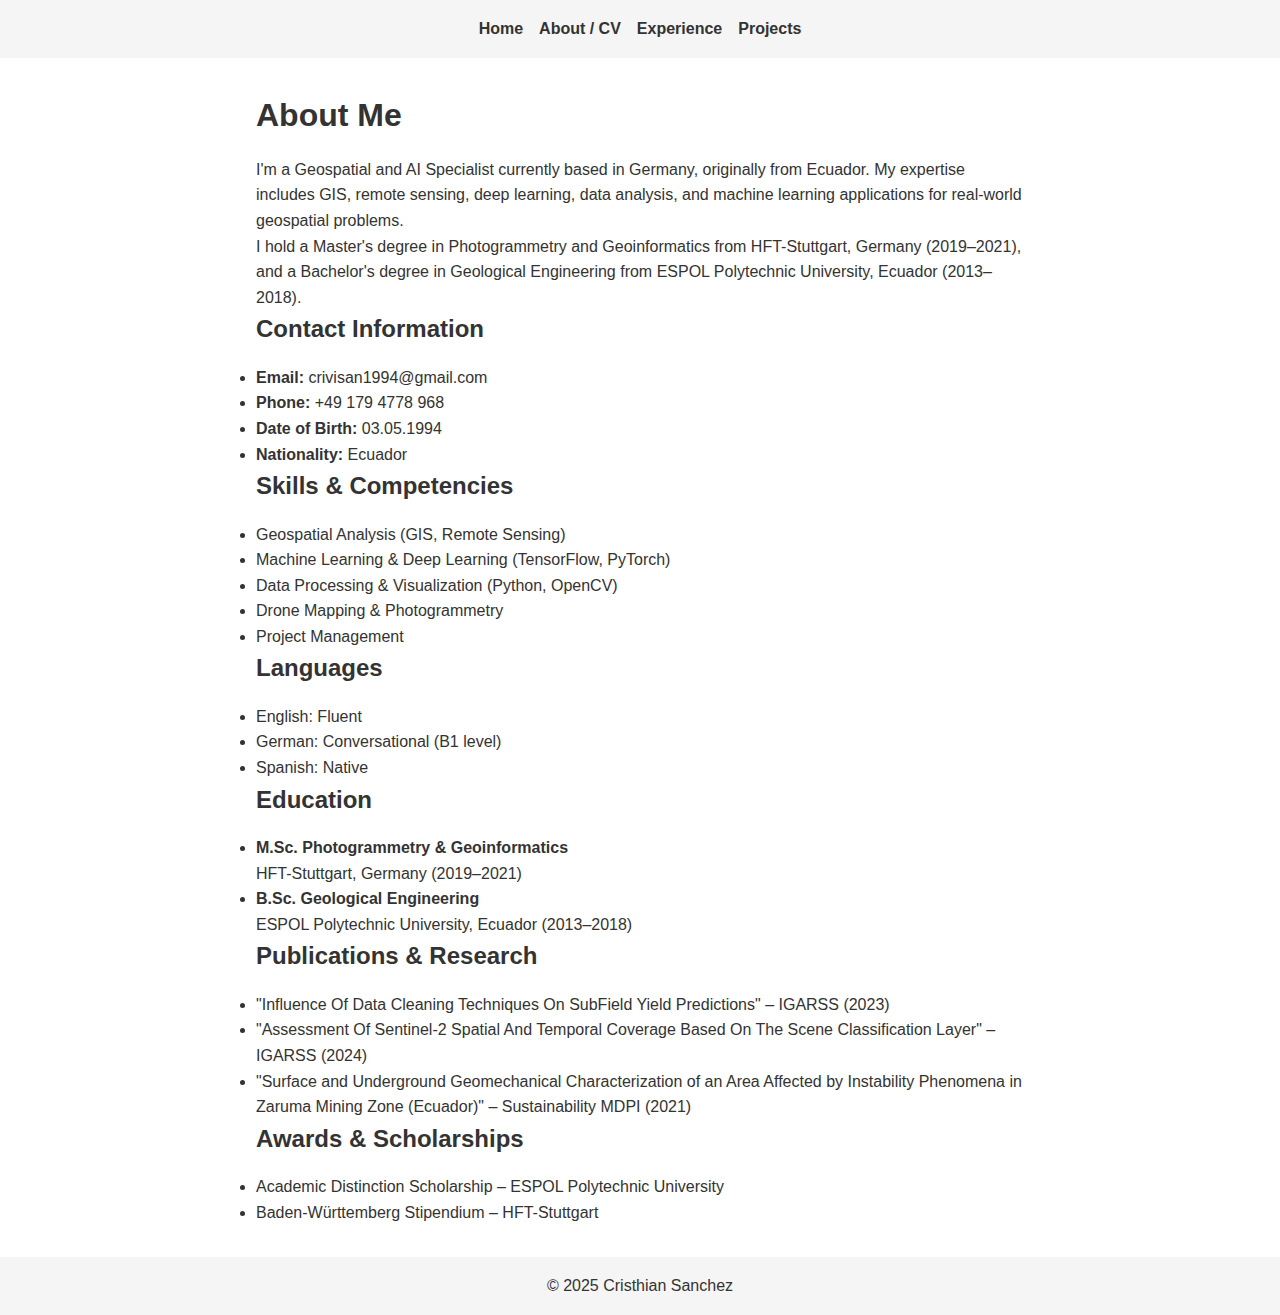
==== about.html @ 4d4f9076 "initial commit" ====
<!DOCTYPE html>
<html lang="en">
<head>
  <meta charset="UTF-8" />
  <title>About - Cristhian Sanchez</title>
  <link rel="stylesheet" href="style.css" />
</head>
<body>
  <header>
    <nav>
      <ul>
        <li><a href="index.html">Home</a></li>
        <li><a href="about.html">About / CV</a></li>
        <li><a href="experience.html">Experience</a></li>
        <li><a href="projects.html">Projects</a></li>
      </ul>
    </nav>
  </header>

  <main>
    <section class="about-me">
      <h1>About Me</h1>
      <p>
        I'm a Geospatial and AI Specialist currently based in Germany, originally from Ecuador.
        My expertise includes GIS, remote sensing, deep learning, data analysis, and machine 
        learning applications for real-world geospatial problems.
      </p>
      <p>
        I hold a Master's degree in Photogrammetry and Geoinformatics from HFT-Stuttgart, Germany 
        (2019–2021), and a Bachelor's degree in Geological Engineering from ESPOL Polytechnic University, 
        Ecuador (2013–2018).
      </p>
    </section>

    <section class="contact-info">
      <h2>Contact Information</h2>
      <ul>
        <li><strong>Email:</strong> crivisan1994@gmail.com</li>
        <li><strong>Phone:</strong> +49 179 4778 968</li>
        <li><strong>Date of Birth:</strong> 03.05.1994</li>
        <li><strong>Nationality:</strong> Ecuador</li>
      </ul>
    </section>

    <section class="skills-languages">
      <h2>Skills & Competencies</h2>
      <ul>
        <li>Geospatial Analysis (GIS, Remote Sensing)</li>
        <li>Machine Learning & Deep Learning (TensorFlow, PyTorch)</li>
        <li>Data Processing & Visualization (Python, OpenCV)</li>
        <li>Drone Mapping & Photogrammetry</li>
        <li>Project Management</li>
      </ul>

      <h2>Languages</h2>
      <ul>
        <li>English: Fluent</li>
        <li>German: Conversational (B1 level)</li>
        <li>Spanish: Native</li>
      </ul>
    </section>

    <section class="education">
      <h2>Education</h2>
      <ul>
        <li><strong>M.Sc. Photogrammetry & Geoinformatics</strong><br />
            HFT-Stuttgart, Germany (2019–2021)
        </li>
        <li><strong>B.Sc. Geological Engineering</strong><br />
            ESPOL Polytechnic University, Ecuador (2013–2018)
        </li>
      </ul>
    </section>

    <section class="publications">
      <h2>Publications & Research</h2>
      <ul>
        <li>
          "Influence Of Data Cleaning Techniques On SubField Yield Predictions" – IGARSS (2023)
        </li>
        <li>
          "Assessment Of Sentinel-2 Spatial And Temporal Coverage Based On The Scene Classification Layer" – IGARSS (2024)
        </li>
        <li>
          "Surface and Underground Geomechanical Characterization of an Area Affected by Instability Phenomena in Zaruma Mining Zone (Ecuador)" – Sustainability MDPI (2021)
        </li>
      </ul>
    </section>

    <section class="awards">
      <h2>Awards & Scholarships</h2>
      <ul>
        <li>Academic Distinction Scholarship – ESPOL Polytechnic University</li>
        <li>Baden-Württemberg Stipendium – HFT-Stuttgart</li>
      </ul>
    </section>
  </main>

  <footer>
    <p>&copy; 2025 Cristhian Sanchez</p>
  </footer>
</body>
</html>
---- style.css ----
/* Reset and base styling */
* {
    margin: 0;
    padding: 0;
    box-sizing: border-box;
  }
  
  body {
    font-family: Arial, sans-serif;
    background-color: #fff;
    color: #333;
    line-height: 1.6;
  }
  
  header nav ul {
    list-style-type: none;
    display: flex;
    gap: 1rem;
    background-color: #f5f5f5;
    padding: 1rem;
    justify-content: center;
  }
  
  header nav ul li a {
    text-decoration: none;
    font-weight: bold;
    color: #333;
  }
  
  header nav ul li a:hover {
    text-decoration: underline;
  }
  
  main {
    max-width: 800px;
    margin: 2rem auto;
    padding: 0 1rem;
  }
  
  h1, h2, h3 {
    margin-bottom: 1rem;
  }
  
  .hero {
    text-align: center;
    padding: 3rem 1rem;
    background-color: #e8e8e8;
  }
  
  .subtitle {
    font-size: 1.2rem;
    margin-top: 0.5rem;
    color: #555;
  }
  
  footer {
    background-color: #f5f5f5;
    text-align: center;
    padding: 1rem;
    margin-top: 2rem;
  }
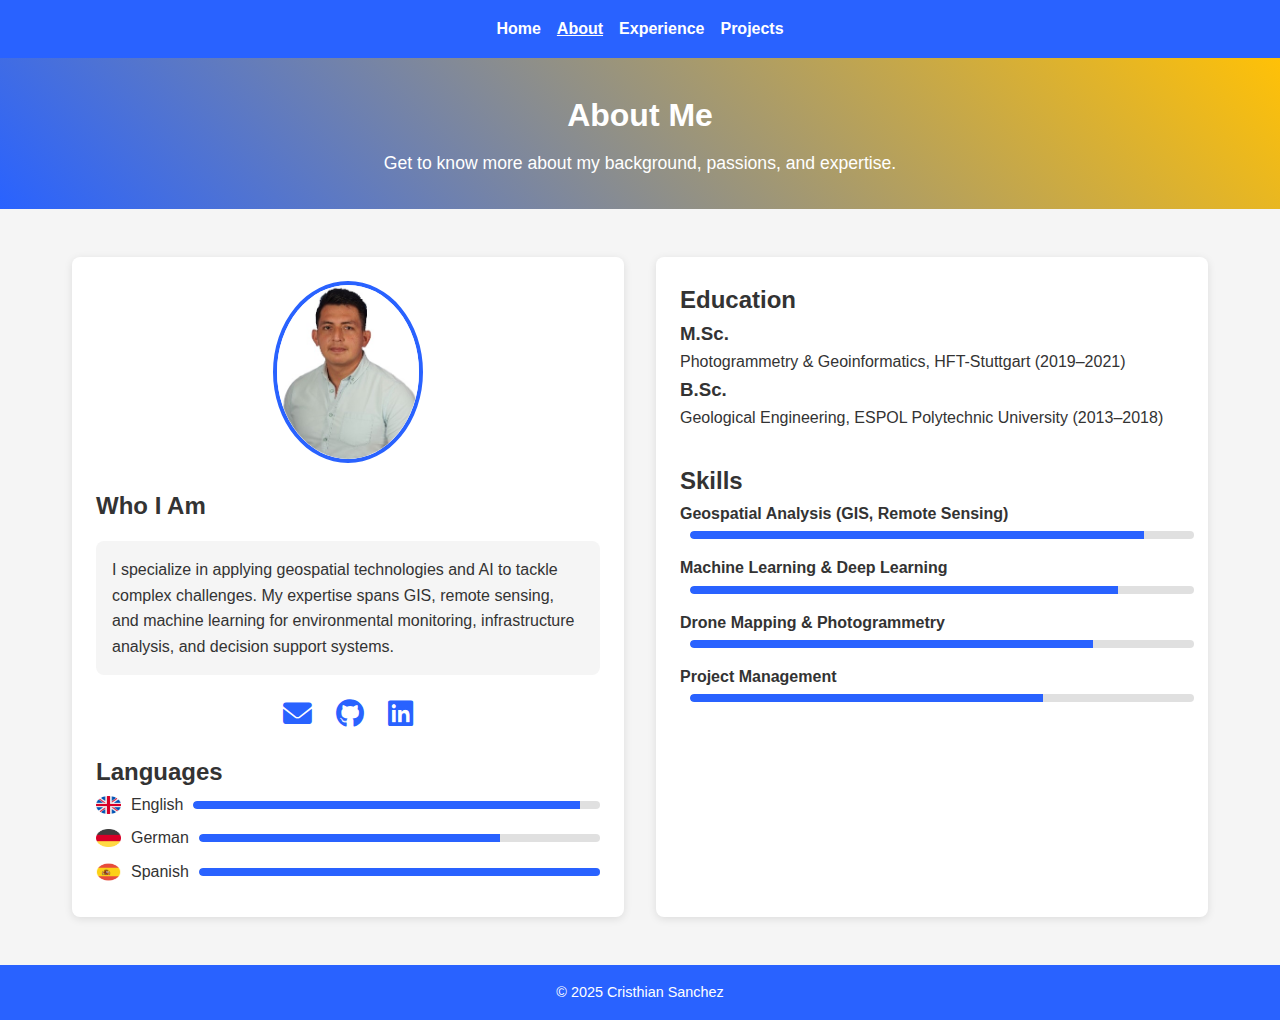
==== commit eaf800f2: "first prototype" ====
--- a/about.html
+++ b/about.html
@@ -2,98 +2,177 @@
 <html lang="en">
 <head>
   <meta charset="UTF-8" />
-  <title>About - Cristhian Sanchez</title>
+  <title>About Me - Cristhian Sanchez</title>
   <link rel="stylesheet" href="style.css" />
+  <link rel="stylesheet" href="https://cdnjs.cloudflare.com/ajax/libs/font-awesome/6.0.0/css/all.min.css" />
+  <style>
+    .about-container {
+      display: flex;
+      flex-wrap: wrap;
+      max-width: 1200px;
+      margin: 2rem auto;
+      padding: 0 1rem;
+    }
+    .about-left, .about-right {
+      flex: 1;
+      min-width: 320px;
+      margin: 1rem;
+      background-color: #fff;
+      padding: 1.5rem;
+      border-radius: 8px;
+      box-shadow: 0 2px 8px rgba(0,0,0,0.1);
+    }
+    .info-card {
+      display: flex;
+      align-items: center;
+      padding: 1rem;
+      margin: 1rem 0;
+      border-radius: 8px;
+      background: #f5f5f5;
+    }
+    .info-card i {
+      font-size: 1.5rem;
+      color: #2962FF;
+      margin-right: 10px;
+    }
+    .social-icons {
+      display: flex;
+      justify-content: center;
+      gap: 1.5rem;
+      margin-top: 1rem;
+    }
+    .social-icons a {
+      color: #2962FF;
+      font-size: 1.8rem;
+      transition: transform 0.2s;
+    }
+    .social-icons a:hover {
+      transform: scale(1.1);
+      color: #FFC107;
+    }
+    .languages-section {
+      margin-top: 1rem;
+    }
+    .language-item {
+      display: flex;
+      align-items: center;
+      margin-bottom: 0.5rem;
+    }
+    .language-flag {
+      width: 25px;
+      height: 18px;
+      margin-right: 10px;
+    }
+    .bar {
+      flex: 1;
+      background-color: #e0e0e0;
+      border-radius: 4px;
+      height: 8px;
+      margin-left: 10px;
+      overflow: hidden;
+    }
+    .progress {
+      background-color: #2962FF;
+      height: 8px;
+      border-radius: 4px 0 0 4px;
+    }
+  </style>
 </head>
 <body>
   <header>
     <nav>
       <ul>
         <li><a href="index.html">Home</a></li>
-        <li><a href="about.html">About / CV</a></li>
+        <li><a href="about.html" class="active">About</a></li>
         <li><a href="experience.html">Experience</a></li>
         <li><a href="projects.html">Projects</a></li>
       </ul>
     </nav>
   </header>
 
-  <main>
-    <section class="about-me">
+  <section class="mini-hero">
+    <div class="mini-hero-content">
       <h1>About Me</h1>
-      <p>
-        I'm a Geospatial and AI Specialist currently based in Germany, originally from Ecuador.
-        My expertise includes GIS, remote sensing, deep learning, data analysis, and machine 
-        learning applications for real-world geospatial problems.
-      </p>
-      <p>
-        I hold a Master's degree in Photogrammetry and Geoinformatics from HFT-Stuttgart, Germany 
-        (2019–2021), and a Bachelor's degree in Geological Engineering from ESPOL Polytechnic University, 
-        Ecuador (2013–2018).
-      </p>
-    </section>
+      <p>Get to know more about my background, passions, and expertise.</p>
+    </div>
+  </section>
 
-    <section class="contact-info">
-      <h2>Contact Information</h2>
-      <ul>
-        <li><strong>Email:</strong> crivisan1994@gmail.com</li>
-        <li><strong>Phone:</strong> +49 179 4778 968</li>
-        <li><strong>Date of Birth:</strong> 03.05.1994</li>
-        <li><strong>Nationality:</strong> Ecuador</li>
-      </ul>
-    </section>
+  <main class="about-container">
+    <div class="about-left">
+      <div class="profile-photo">
+        <img src="images/profile.jpg" alt="Cristhian Sanchez" />
+      </div>
+      
+      <section class="bio">
+        <h2>Who I Am</h2>
+        <div class="info-card">
+          <p>
+            I specialize in applying geospatial technologies and AI to tackle complex challenges. My expertise spans GIS, remote sensing, and machine learning for environmental monitoring, infrastructure analysis, and decision support systems.
+          </p>
+        </div>
+      </section>
 
-    <section class="skills-languages">
-      <h2>Skills & Competencies</h2>
-      <ul>
-        <li>Geospatial Analysis (GIS, Remote Sensing)</li>
-        <li>Machine Learning & Deep Learning (TensorFlow, PyTorch)</li>
-        <li>Data Processing & Visualization (Python, OpenCV)</li>
-        <li>Drone Mapping & Photogrammetry</li>
-        <li>Project Management</li>
-      </ul>
+      <div class="social-icons">
+        <a href="mailto:crivisan1994@gmail.com" target="_blank"><i class="fas fa-envelope"></i></a>
+        <a href="https://github.com/crivisan" target="_blank"><i class="fab fa-github"></i></a>
+        <a href="https://linkedin.com/in/crivisan" target="_blank"><i class="fab fa-linkedin"></i></a>
+      </div>
+      
+      <section class="languages-section">
+        <h2>Languages</h2>
+        <div class="language-item">
+          <img src="images/uk-flag.png" alt="English" class="language-flag">
+          <span>English</span>
+          <div class="bar"><div class="progress" style="width: 95%;"></div></div>
+        </div>
+        <div class="language-item">
+          <img src="images/germany-flag.png" alt="German" class="language-flag">
+          <span>German</span>
+          <div class="bar"><div class="progress" style="width: 75%;"></div></div>
+        </div>
+        <div class="language-item">
+          <img src="images/spain-flag.png" alt="Spanish" class="language-flag">
+          <span>Spanish</span>
+          <div class="bar"><div class="progress" style="width: 100%;"></div></div>
+        </div>
+      </section>
+    </div>
 
-      <h2>Languages</h2>
-      <ul>
-        <li>English: Fluent</li>
-        <li>German: Conversational (B1 level)</li>
-        <li>Spanish: Native</li>
-      </ul>
-    </section>
+    <div class="about-right">
+      <section class="education">
+        <h2>Education</h2>
+        <div class="education-grid">
+          <div class="education-item">
+            <h3>M.Sc.</h3>
+            <p>Photogrammetry & Geoinformatics, HFT-Stuttgart (2019–2021)</p>
+          </div>
+          <div class="education-item">
+            <h3>B.Sc.</h3>
+            <p>Geological Engineering, ESPOL Polytechnic University (2013–2018)</p>
+          </div>
+        </div>
+      </section>
 
-    <section class="education">
-      <h2>Education</h2>
-      <ul>
-        <li><strong>M.Sc. Photogrammetry & Geoinformatics</strong><br />
-            HFT-Stuttgart, Germany (2019–2021)
-        </li>
-        <li><strong>B.Sc. Geological Engineering</strong><br />
-            ESPOL Polytechnic University, Ecuador (2013–2018)
-        </li>
-      </ul>
-    </section>
-
-    <section class="publications">
-      <h2>Publications & Research</h2>
-      <ul>
-        <li>
-          "Influence Of Data Cleaning Techniques On SubField Yield Predictions" – IGARSS (2023)
-        </li>
-        <li>
-          "Assessment Of Sentinel-2 Spatial And Temporal Coverage Based On The Scene Classification Layer" – IGARSS (2024)
-        </li>
-        <li>
-          "Surface and Underground Geomechanical Characterization of an Area Affected by Instability Phenomena in Zaruma Mining Zone (Ecuador)" – Sustainability MDPI (2021)
-        </li>
-      </ul>
-    </section>
-
-    <section class="awards">
-      <h2>Awards & Scholarships</h2>
-      <ul>
-        <li>Academic Distinction Scholarship – ESPOL Polytechnic University</li>
-        <li>Baden-Württemberg Stipendium – HFT-Stuttgart</li>
-      </ul>
-    </section>
+      <section class="skills">
+        <h2>Skills</h2>
+        <div class="skill-bar">
+          <span class="skill-title">Geospatial Analysis (GIS, Remote Sensing)</span>
+          <div class="bar"><div class="progress" style="width: 90%;"></div></div>
+        </div>
+        <div class="skill-bar">
+          <span class="skill-title">Machine Learning & Deep Learning</span>
+          <div class="bar"><div class="progress" style="width: 85%;"></div></div>
+        </div>
+        <div class="skill-bar">
+          <span class="skill-title">Drone Mapping & Photogrammetry</span>
+          <div class="bar"><div class="progress" style="width: 80%;"></div></div>
+        </div>
+        <div class="skill-bar">
+          <span class="skill-title">Project Management</span>
+          <div class="bar"><div class="progress" style="width: 70%;"></div></div>
+        </div>
+      </section>
+    </div>
   </main>
 
   <footer>
--- a/style.css
+++ b/style.css
@@ -1,62 +1,201 @@
-/* Reset and base styling */
+/**************************************
+  Basic Variables & Reset
+***************************************/
+:root {
+  --primary: #2962FF;
+  --secondary: #FFC107;
+  --text-main: #333;
+  --bg-main: #F5F5F5;
+  --font-main: 'Poppins', sans-serif;
+
+  /* Additional variables for skill bars */
+  --skill-bar-bg: #e0e0e0;
+  --skill-progress: #2962FF; /* can match your primary */
+}
+
 * {
-    margin: 0;
-    padding: 0;
-    box-sizing: border-box;
-  }
-  
-  body {
-    font-family: Arial, sans-serif;
-    background-color: #fff;
-    color: #333;
-    line-height: 1.6;
-  }
-  
-  header nav ul {
-    list-style-type: none;
-    display: flex;
-    gap: 1rem;
-    background-color: #f5f5f5;
-    padding: 1rem;
-    justify-content: center;
-  }
-  
-  header nav ul li a {
-    text-decoration: none;
-    font-weight: bold;
-    color: #333;
-  }
-  
-  header nav ul li a:hover {
-    text-decoration: underline;
-  }
-  
-  main {
-    max-width: 800px;
-    margin: 2rem auto;
-    padding: 0 1rem;
-  }
-  
-  h1, h2, h3 {
-    margin-bottom: 1rem;
-  }
-  
-  .hero {
-    text-align: center;
-    padding: 3rem 1rem;
-    background-color: #e8e8e8;
-  }
-  
-  .subtitle {
-    font-size: 1.2rem;
-    margin-top: 0.5rem;
-    color: #555;
-  }
-  
-  footer {
-    background-color: #f5f5f5;
-    text-align: center;
-    padding: 1rem;
-    margin-top: 2rem;
-  }
-  +  margin: 0;
+  padding: 0;
+  box-sizing: border-box;
+}
+
+body {
+  font-family: var(--font-main);
+  background-color: var(--bg-main);
+  color: var(--text-main);
+  line-height: 1.6;
+}
+
+/**************************************
+  Header & Nav (same as before)
+***************************************/
+header {
+  background-color: var(--primary);
+  position: sticky;
+  top: 0;
+  z-index: 10;
+}
+
+header nav ul {
+  list-style: none;
+  display: flex;
+  gap: 1rem;
+  padding: 1rem 2rem;
+  margin: 0;
+  align-items: center;
+  justify-content: center;
+}
+
+header nav ul li a {
+  color: #fff;
+  text-decoration: none;
+  font-weight: 600;
+}
+
+header nav ul li a.active {
+  text-decoration: underline;
+}
+
+header nav ul li a:hover {
+  text-decoration: underline;
+}
+
+/**************************************
+  Mini Hero Section
+***************************************/
+.mini-hero {
+  background: linear-gradient(45deg, var(--primary), var(--secondary));
+  color: #fff;
+  text-align: center;
+  padding: 2rem 1rem;
+}
+
+.mini-hero-content {
+  max-width: 800px;
+  margin: 0 auto;
+}
+
+.mini-hero h1 {
+  font-size: 2rem;
+  margin-bottom: 0.5rem;
+}
+
+.mini-hero p {
+  font-size: 1.1rem;
+}
+
+/**************************************
+  About Container
+***************************************/
+.about-container {
+  display: flex;
+  flex-wrap: wrap; /* allows it to stack on small screens */
+  max-width: 1200px;
+  margin: 2rem auto;
+  padding: 0 1rem;
+}
+
+.about-left,
+.about-right {
+  flex: 1;
+  min-width: 280px; /* ensures items don't get too narrow */
+  margin: 1rem;
+  background-color: #fff;
+  padding: 1.5rem;
+  border-radius: 8px;
+  box-shadow: 0 2px 8px rgba(0,0,0,0.1);
+}
+
+/**************************************
+  Profile Photo
+***************************************/
+.profile-photo {
+  text-align: center;
+  margin-bottom: 1rem;
+}
+
+.profile-photo img {
+  max-width: 150px;
+  border-radius: 50%;
+  border: 4px solid var(--primary);
+}
+
+/**************************************
+  Cards within left column
+***************************************/
+.contact-card,
+.languages-card {
+  margin-top: 2rem;
+}
+
+.contact-card ul,
+.languages-card ul {
+  list-style: none;
+  margin-top: 0.5rem;
+}
+
+.contact-card ul li,
+.languages-card ul li {
+  margin-bottom: 0.5rem;
+}
+
+.contact-card a,
+.languages-card a {
+  color: var(--primary);
+  text-decoration: none;
+  font-weight: 500;
+}
+
+.contact-card a:hover {
+  text-decoration: underline;
+}
+
+/**************************************
+  Right Column Sections
+***************************************/
+.about-right section {
+  margin-bottom: 2rem;
+}
+
+/**************************************
+  Skill Bars
+***************************************/
+.skill-bar {
+  margin-bottom: 1rem;
+}
+
+.skill-title {
+  display: inline-block;
+  margin-bottom: 0.3rem;
+  font-weight: 600;
+}
+
+.bar {
+  width: 100%;
+  background-color: var(--skill-bar-bg);
+  border-radius: 4px;
+  overflow: hidden;
+  height: 8px;
+}
+
+.progress {
+  background-color: var(--skill-progress);
+  height: 8px;
+  border-radius: 4px 0 0 4px;
+}
+
+/**************************************
+  Footer
+***************************************/
+footer {
+  background-color: var(--primary);
+  color: #fff;
+  text-align: center;
+  padding: 1rem;
+  margin-top: 2rem;
+}
+
+footer p {
+  margin: 0;
+  font-size: 0.9rem;
+}
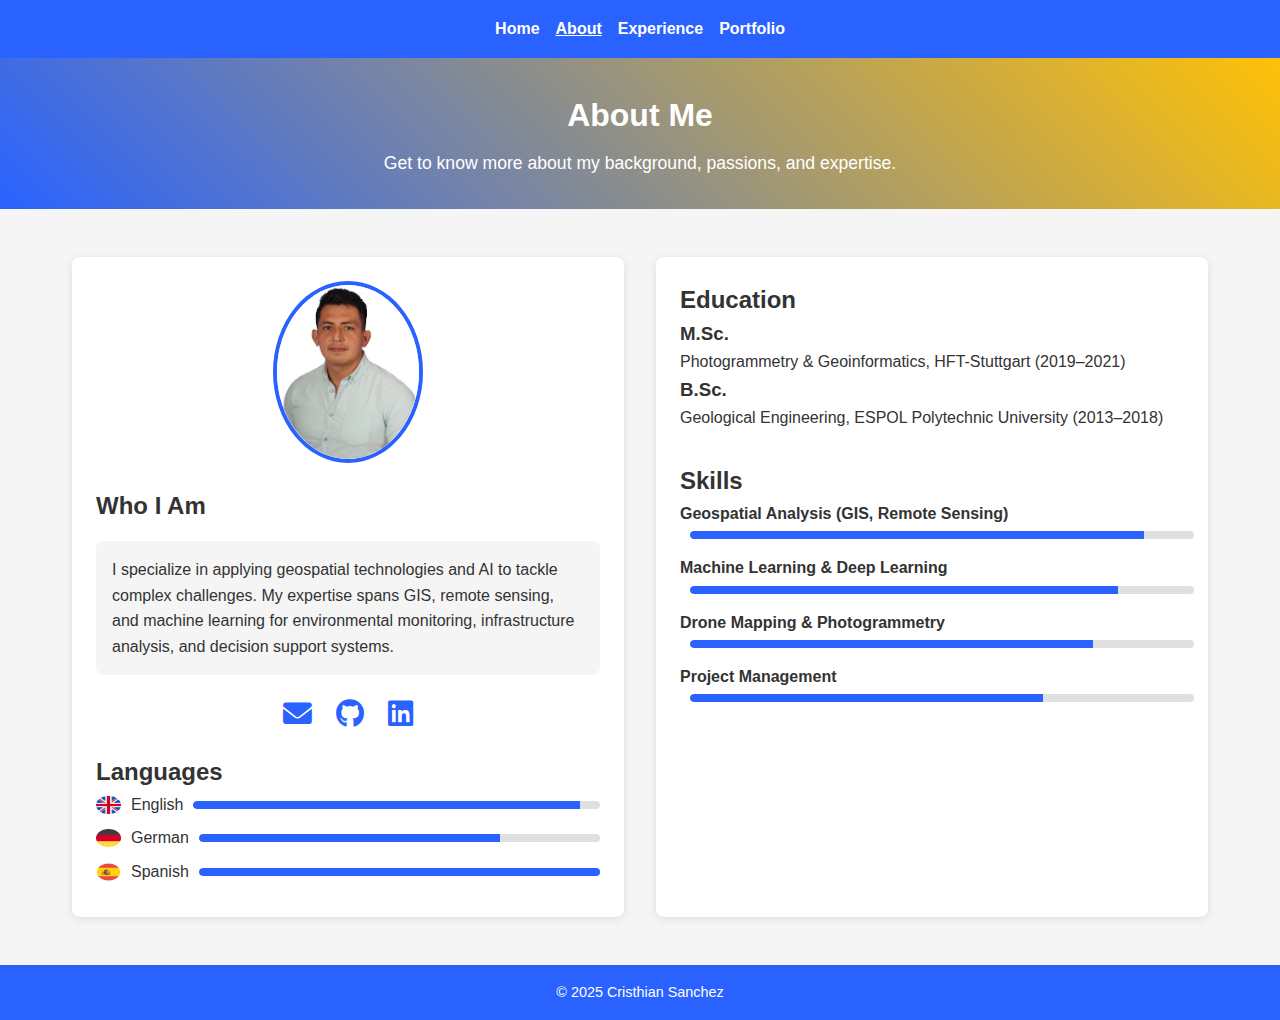
==== commit 7b670dee: "modified portfolio and realgined map" ====
--- a/about.html
+++ b/about.html
@@ -85,7 +85,7 @@
         <li><a href="index.html">Home</a></li>
         <li><a href="about.html" class="active">About</a></li>
         <li><a href="experience.html">Experience</a></li>
-        <li><a href="projects.html">Projects</a></li>
+        <li><a href="portfolio.html">Portfolio</a></li>
       </ul>
     </nav>
   </header>
--- a/style.css
+++ b/style.css
@@ -199,3 +199,49 @@
   margin: 0;
   font-size: 0.9rem;
 }
+
+
+/**************************************
+  Portfolio Grid Layout
+**************************************/
+.portfolio-container {
+  max-width: 1200px;
+  margin: 2rem auto;
+  text-align: center;
+  padding: 0 1rem;
+}
+
+.portfolio-grid {
+  display: grid;
+  grid-template-columns: repeat(auto-fit, minmax(280px, 1fr));
+  gap: 1.5rem;
+  margin-top: 2rem;
+}
+
+.portfolio-item {
+  background: #fff;
+  padding: 1.5rem;
+  border-radius: 8px;
+  box-shadow: 0 2px 8px rgba(0, 0, 0, 0.1);
+  transition: transform 0.3s ease-in-out;
+}
+
+.portfolio-item:hover {
+  transform: translateY(-5px);
+}
+
+.portfolio-item h3 {
+  color: var(--primary);
+}
+
+.portfolio-item a {
+  display: block;
+  margin-top: 1rem;
+  font-weight: bold;
+  color: var(--primary);
+  text-decoration: none;
+}
+
+.portfolio-item a:hover {
+  text-decoration: underline;
+}
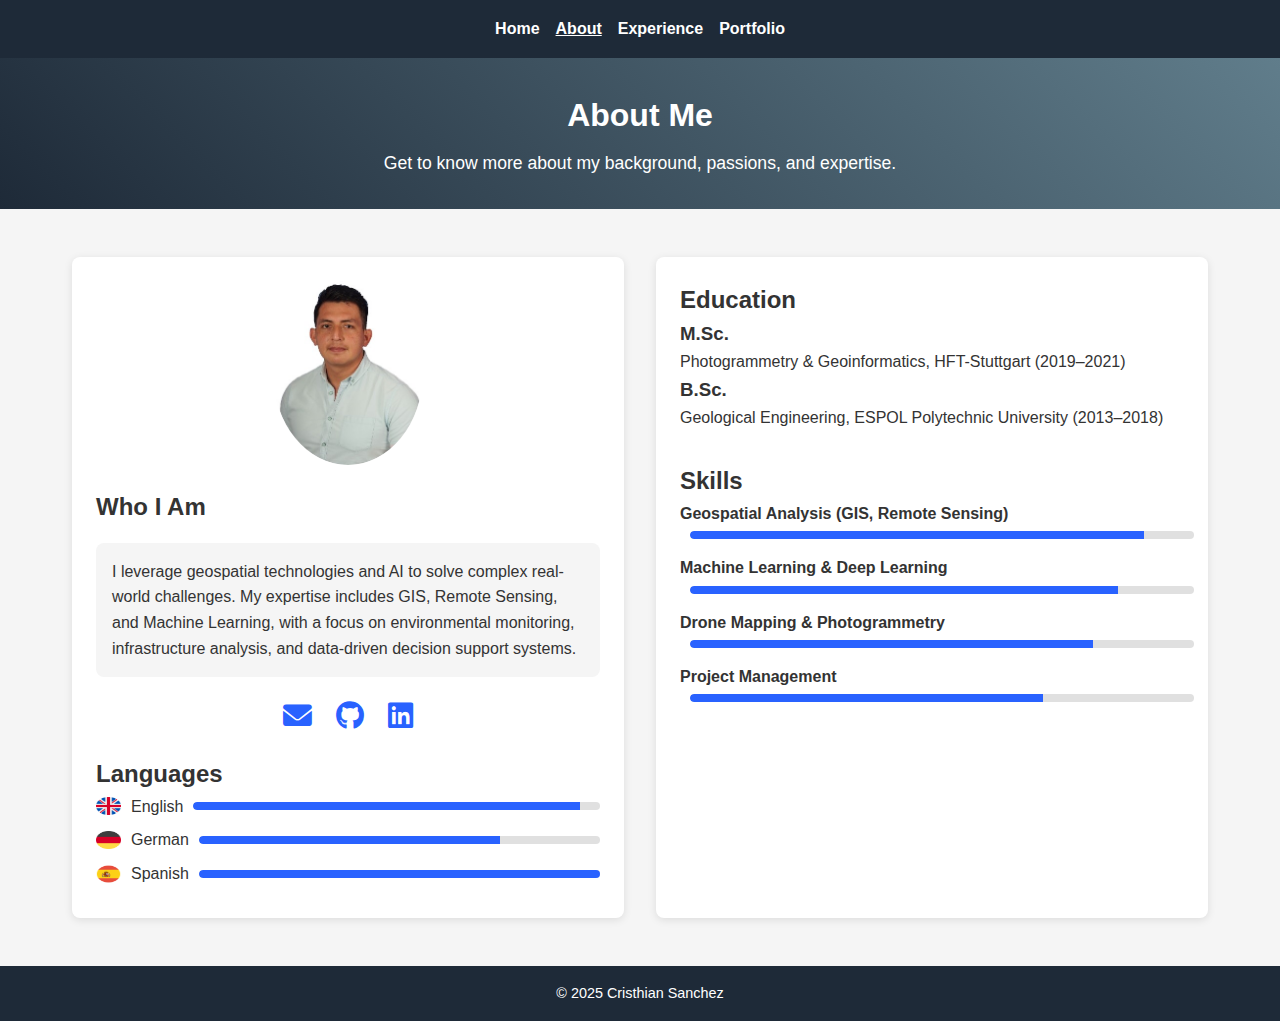
==== commit ee5ca397: "outlier detection in portfolio" ====
--- a/about.html
+++ b/about.html
@@ -107,7 +107,7 @@
         <h2>Who I Am</h2>
         <div class="info-card">
           <p>
-            I specialize in applying geospatial technologies and AI to tackle complex challenges. My expertise spans GIS, remote sensing, and machine learning for environmental monitoring, infrastructure analysis, and decision support systems.
+            I leverage geospatial technologies and AI to solve complex real-world challenges. My expertise includes GIS, Remote Sensing, and Machine Learning, with a focus on environmental monitoring, infrastructure analysis, and data-driven decision support systems.
           </p>
         </div>
       </section>
--- a/style.css
+++ b/style.css
@@ -2,8 +2,8 @@
   Basic Variables & Reset
 ***************************************/
 :root {
-  --primary: #2962FF;
-  --secondary: #FFC107;
+  --primary: #1E2A38;
+  --secondary: #607D8B;
   --text-main: #333;
   --bg-main: #F5F5F5;
   --font-main: 'Poppins', sans-serif;
@@ -106,6 +106,13 @@
   box-shadow: 0 2px 8px rgba(0,0,0,0.1);
 }
 
+/* Make sections stack on small screens */
+@media (max-width: 768px) {
+  .about-container, .experience-container {
+    flex-direction: column;
+    text-align: center;
+  }
+}
 /**************************************
   Profile Photo
 ***************************************/
@@ -117,7 +124,7 @@
 .profile-photo img {
   max-width: 150px;
   border-radius: 50%;
-  border: 4px solid var(--primary);
+
 }
 
 /**************************************
@@ -238,10 +245,151 @@
   display: block;
   margin-top: 1rem;
   font-weight: bold;
-  color: var(--primary);
+  color: #2962FF;
   text-decoration: none;
 }
 
 .portfolio-item a:hover {
   text-decoration: underline;
 }
+
+
+/**************************************
+  Portfolio Detail Page (Individual Project)
+**************************************/
+.portfolio-detail-container {
+  max-width: 1000px;
+  margin: 2rem auto;
+  padding: 0 1.5rem;
+}
+
+/* Two-Column Layout */
+.plugin-details {
+  display: flex;
+  gap: 2rem;
+  flex-wrap: wrap;
+  margin-top: 2rem;
+}
+
+.plugin-column {
+  flex: 1;
+  min-width: 300px;
+}
+
+.feature-card, .process-step {
+  background: #f8f9fa;
+  padding: 1rem;
+  margin-bottom: 1rem;
+  border-radius: 8px;
+  box-shadow: 0 2px 8px rgba(0,0,0,0.1);
+}
+
+.process-step span {
+  font-size: 1.5rem;
+  font-weight: bold;
+  color: var(--primary);
+  margin-right: 10px;
+}
+
+/* Image Gallery */
+.image-gallery {
+  display: flex;
+  flex-wrap: wrap;
+  gap: 1rem;
+  justify-content: center;
+}
+
+.image-gallery img {
+  width: 45%;
+  max-width: 400px;
+  border-radius: 8px;
+  box-shadow: 0 2px 8px rgba(0,0,0,0.1);
+}
+
+/* Video Section */
+.video-demo {
+  text-align: center;
+  margin: 2rem 0;
+}
+
+.video-demo video {
+  max-width: 100%;
+  border-radius: 8px;
+}
+
+/* Contact Section */
+.contact-info {
+  text-align: center;
+  margin-top: 2rem;
+}
+
+.contact-btn {
+  display: inline-block;
+  padding: 10px 20px;
+  background: var(--primary);
+  color: white;
+  text-decoration: none;
+  font-weight: bold;
+  border-radius: 5px;
+  margin-top: 1rem;
+}
+
+.contact-btn:hover {
+  background: var(--secondary);
+}
+
+
+/* Image Gallery */
+.image-gallery {
+  display: flex;
+  flex-wrap: wrap;
+  gap: 1rem;
+  justify-content: center;
+  width: 45%; /* Increase this value to make images larger */
+}
+
+.image-gallery a {
+  display: block;
+  cursor: pointer;
+}
+
+.image-gallery img {
+  width: 45%;
+  max-width: 400px;
+  border-radius: 8px;
+  box-shadow: 0 2px 8px rgba(0,0,0,0.1);
+  transition: transform 0.3s ease-in-out;
+}
+
+.image-gallery img:hover {
+  transform: scale(1.05);
+}
+
+/* Lightbox Styling */
+#lightbox {
+  display: none;
+  position: fixed;
+  top: 0;
+  left: 0;
+  width: 100%;
+  height: 100%;
+  background: rgba(0, 0, 0, 0.8);
+  justify-content: center;
+  align-items: center;
+  z-index: 999;
+}
+
+#lightbox img {
+  max-width: 90%;
+  max-height: 90%;
+  border-radius: 8px;
+}
+
+#close-lightbox {
+  position: absolute;
+  top: 20px;
+  right: 30px;
+  font-size: 30px;
+  color: white;
+  cursor: pointer;
+}
